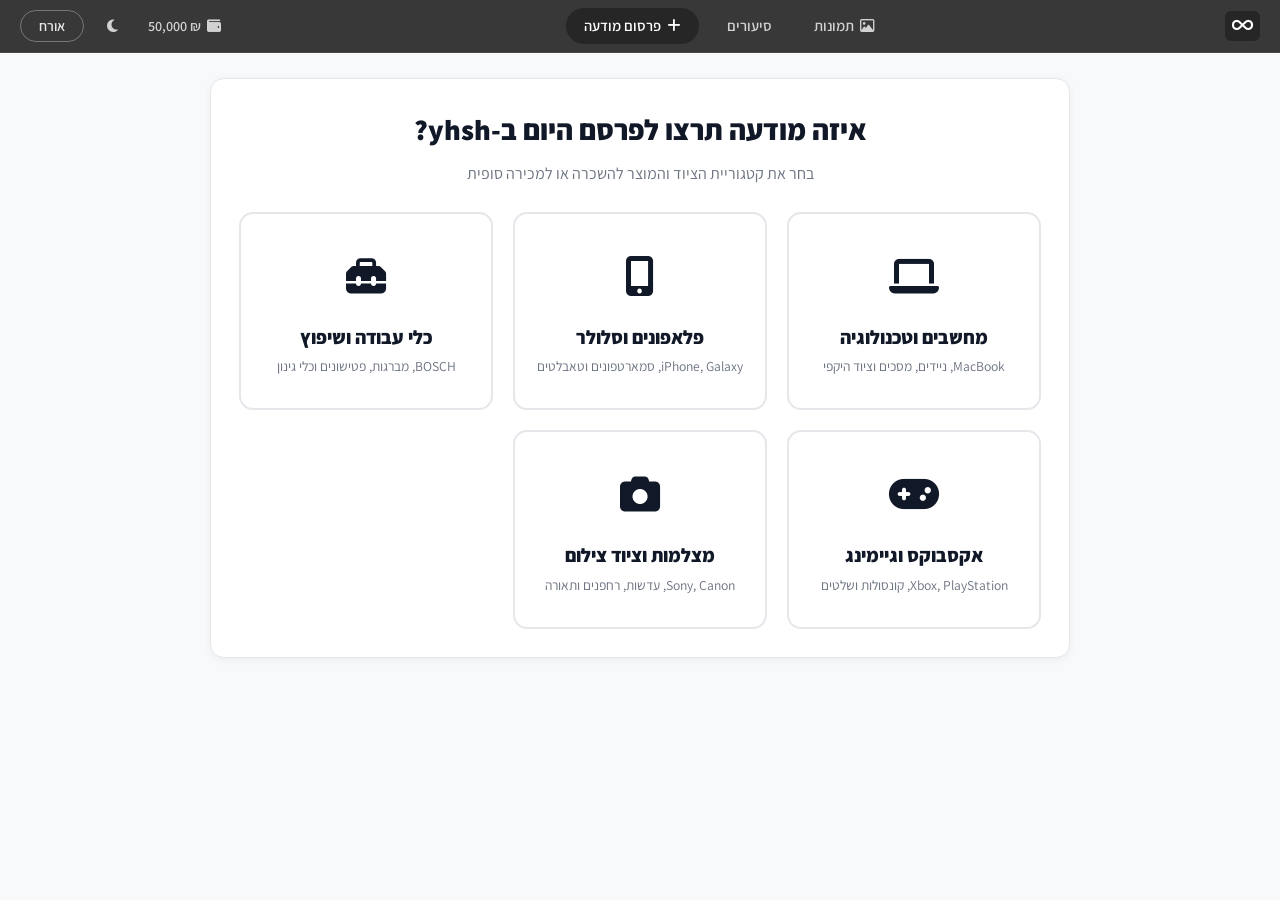
==== add-listing.html @ 19ed39d6 "Add full listing submission flow with mandatory damage liability contract approval" ====
<!DOCTYPE html>
<html lang="he" dir="rtl">
<head>
    <meta charset="UTF-8">
    <meta name="viewport" content="width=device-width, initial-scale=1.0">
    <title>yhsh | פרסום מודעה חדשה - ציוד להשכרה ומכירה</title>
    <!-- Google Fonts: Heebo & Assistant -->
    <link rel="preconnect" href="https://fonts.googleapis.com">
    <link rel="preconnect" href="https://fonts.gstatic.com" crossorigin>
    <link href="https://fonts.googleapis.com/css2?family=Assistant:wght@400;600;700;800&family=Heebo:wght@300;400;500;700;900&display=swap" rel="stylesheet">
    <!-- FontAwesome Icons -->
    <link rel="stylesheet" href="https://cdnjs.cloudflare.com/ajax/libs/font-awesome/6.4.0/css/all.min.css">
    <link rel="stylesheet" href="styles.css?v=900">
    <style>
        .form-section-card {
            background-color: var(--card-bg);
            border-radius: var(--radius-md);
            border: 1px solid var(--border-color);
            padding: 28px;
            margin-bottom: 24px;
            box-shadow: var(--shadow-sm);
        }

        .form-section-title {
            font-size: 1.3rem;
            font-weight: 900;
            color: var(--text-primary);
            margin-bottom: 18px;
            display: flex;
            align-items: center;
            gap: 10px;
            border-bottom: 2px solid var(--border-color);
            padding-bottom: 10px;
        }

        .form-group {
            margin-bottom: 20px;
        }

        .form-label {
            display: block;
            font-size: 0.95rem;
            font-weight: 800;
            color: var(--text-primary);
            margin-bottom: 8px;
        }

        .form-input, .form-select, .form-textarea {
            width: 100%;
            padding: 12px 16px;
            font-family: inherit;
            font-size: 1rem;
            border-radius: var(--radius-sm);
            border: 1.5px solid var(--border-color);
            background-color: var(--bg-color);
            color: var(--text-primary);
            outline: none;
            transition: border-color 0.2s ease;
        }

        .form-input:focus, .form-select:focus, .form-textarea:focus {
            border-color: var(--primary-color);
        }

        .condition-pills-group {
            display: flex;
            gap: 12px;
            flex-wrap: wrap;
        }

        .condition-pill {
            flex: 1;
            min-width: 140px;
            padding: 14px 18px;
            border-radius: var(--radius-sm);
            border: 2px solid var(--border-color);
            background-color: var(--bg-color);
            color: var(--text-secondary);
            font-weight: 800;
            font-size: 0.92rem;
            text-align: center;
            cursor: pointer;
            transition: var(--transition);
        }

        .condition-pill.active, .condition-pill:hover {
            border-color: #18181b;
            background-color: #18181b;
            color: #ffffff;
        }

        /* Image Drag & Drop Upload Grid */
        .image-upload-grid {
            display: grid;
            grid-template-columns: repeat(4, 1fr);
            gap: 15px;
            margin-bottom: 15px;
        }

        .image-upload-box {
            height: 140px;
            border: 2px dashed var(--border-color);
            border-radius: var(--radius-sm);
            display: flex;
            flex-direction: column;
            align-items: center;
            justify-content: center;
            color: var(--text-muted);
            cursor: pointer;
            background-color: var(--bg-color);
            transition: var(--transition);
            position: relative;
            overflow: hidden;
        }

        .image-upload-box:hover {
            border-color: var(--primary-color);
            color: var(--text-primary);
        }

        .image-upload-box img {
            width: 100%;
            height: 100%;
            object-fit: cover;
        }

        /* Legal Rental Contract Box (חוזה השכרה ואחריות נזק/הרס) */
        .contract-agreement-box {
            background-color: var(--bg-color);
            border: 2px solid var(--border-color);
            border-radius: var(--radius-md);
            padding: 22px;
            margin-top: 15px;
        }

        .contract-text-scroll {
            max-height: 150px;
            overflow-y: auto;
            background: var(--card-bg);
            border: 1px solid var(--border-color);
            border-radius: var(--radius-sm);
            padding: 14px;
            font-size: 0.88rem;
            color: var(--text-secondary);
            line-height: 1.6;
            margin-bottom: 16px;
        }

        .contract-checkbox-label {
            display: flex;
            align-items: flex-start;
            gap: 12px;
            font-size: 0.95rem;
            font-weight: 800;
            color: var(--text-primary);
            cursor: pointer;
        }

        .contract-checkbox-label input {
            width: 20px;
            height: 20px;
            margin-top: 2px;
            cursor: pointer;
            accent-color: #18181b;
        }

        /* Category Selection Grid (Step 1) */
        .category-select-grid {
            display: grid;
            grid-template-columns: repeat(3, 1fr);
            gap: 20px;
            margin-top: 25px;
        }

        .category-select-card {
            background-color: var(--card-bg);
            border: 2px solid var(--border-color);
            border-radius: var(--radius-md);
            padding: 30px 20px;
            text-align: center;
            cursor: pointer;
            transition: var(--transition);
        }

        .category-select-card:hover, .category-select-card.active {
            border-color: #18181b;
            transform: translateY(-4px);
            box-shadow: var(--shadow-md);
        }

        .category-icon {
            font-size: 2.5rem;
            margin-bottom: 14px;
            color: var(--text-primary);
        }
    </style>
</head>
<body>

    <!-- Header Bar -->
    <header class="top-navbar-white">
        <div class="container top-nav-container">
            
            <!-- Right: Logo -->
            <div class="nav-right">
                <a href="index.html" class="brand-infinity">
                    <span class="brand-text-yad2">
                        <span class="brand-sh-badge"><i class="fa-solid fa-infinity"></i></span>
                    </span>
                </a>
            </div>

            <!-- Center: Tabs -->
            <nav class="nav-center-tabs">
                <a href="index.html" class="nav-tab">
                    <i class="fa-regular fa-image"></i>
                    <span>תמונות</span>
                </a>

                <a href="trading.html" class="nav-tab">
                    <span>סיעורים</span>
                </a>

                <a href="add-listing.html" class="nav-tab pill-tab">
                    <i class="fa-solid fa-plus"></i>
                    <span>פרסום מודעה</span>
                </a>
            </nav>

            <!-- Left: Actions & Guest Pill -->
            <div class="nav-left">
                <div class="user-balance-pill" title="היתרה שלך">
                    <i class="fa-solid fa-wallet"></i>
                    <span id="userBalanceDisplay">₪ 50,000</span>
                </div>

                <button id="themeToggle" class="btn-top-icon" title="החלף מצב תצוגה">
                    <i class="fa-solid fa-moon"></i>
                </button>

                <div class="guest-pill" id="guestUserPill">
                    <span id="guestUserText">אורח</span>
                </div>
            </div>

        </div>
    </header>

    <!-- Main Content Container -->
    <main class="main-content container" style="max-width: 900px;">
        
        <!-- STEP 1: Select Category Screen -->
        <section id="stepCategorySelect" class="form-section-card">
            <h1 style="font-size: 1.8rem; font-weight: 900; text-align: center; margin-bottom: 8px;">איזה מודעה תרצו לפרסם היום ב-yhsh?</h1>
            <p style="text-align: center; color: var(--text-muted); margin-bottom: 25px;">בחר את קטגוריית הציוד והמוצר להשכרה או למכירה סופית</p>

            <div class="category-select-grid">
                <div class="category-select-card" onclick="selectFormCategory('מחשבים')">
                    <div class="category-icon"><i class="fa-solid fa-laptop"></i></div>
                    <h3 style="font-size: 1.2rem; font-weight: 900;">מחשבים וטכנולוגיה</h3>
                    <p style="font-size: 0.85rem; color: var(--text-muted); margin-top: 4px;">MacBook, ניידים, מסכים וציוד היקפי</p>
                </div>

                <div class="category-select-card" onclick="selectFormCategory('פלאפונים')">
                    <div class="category-icon"><i class="fa-solid fa-mobile-screen-button"></i></div>
                    <h3 style="font-size: 1.2rem; font-weight: 900;">פלאפונים וסלולר</h3>
                    <p style="font-size: 0.85rem; color: var(--text-muted); margin-top: 4px;">iPhone, Galaxy, סמארטפונים וטאבלטים</p>
                </div>

                <div class="category-select-card" onclick="selectFormCategory('כלי עבודה')">
                    <div class="category-icon"><i class="fa-solid fa-toolbox"></i></div>
                    <h3 style="font-size: 1.2rem; font-weight: 900;">כלי עבודה ושיפוץ</h3>
                    <p style="font-size: 0.85rem; color: var(--text-muted); margin-top: 4px;">BOSCH, מברגות, פטישונים וכלי גינון</p>
                </div>

                <div class="category-select-card" onclick="selectFormCategory('אקסבוקס וגיימינג')">
                    <div class="category-icon"><i class="fa-solid fa-gamepad"></i></div>
                    <h3 style="font-size: 1.2rem; font-weight: 900;">אקסבוקס וגיימינג</h3>
                    <p style="font-size: 0.85rem; color: var(--text-muted); margin-top: 4px;">Xbox, PlayStation, קונסולות ושלטים</p>
                </div>

                <div class="category-select-card" onclick="selectFormCategory('מצלמות')">
                    <div class="category-icon"><i class="fa-solid fa-camera"></i></div>
                    <h3 style="font-size: 1.2rem; font-weight: 900;">מצלמות וציוד צילום</h3>
                    <p style="font-size: 0.85rem; color: var(--text-muted); margin-top: 4px;">Sony, Canon, עדשות, רחפנים ותאורה</p>
                </div>
            </div>
        </section>

        <!-- STEP 2: Full Listing Submission Form -->
        <form id="listingForm" onsubmit="submitNewListing(event)" class="hidden">
            
            <!-- 1. Upload Images -->
            <div class="form-section-card">
                <div class="form-section-title">
                    <i class="fa-solid fa-camera"></i>
                    <span>תמונות המוצר (תמונות טובות יעזרו להשכיר ולמכור מהר יותר!)</span>
                </div>

                <div class="image-upload-grid">
                    <div class="image-upload-box" onclick="triggerImageUrlInput()">
                        <i class="fa-solid fa-cloud-arrow-up fa-2x" style="margin-bottom: 6px;"></i>
                        <span style="font-weight: 800; font-size: 0.88rem;">הוספת תמונות</span>
                        <span style="font-size: 0.75rem; color: var(--text-muted);">לחץ להזנת קישור תמונה</span>
                    </div>
                    <div id="imagePreview1" class="image-upload-box"><span>תמונה 2</span></div>
                    <div id="imagePreview2" class="image-upload-box"><span>תמונה 3</span></div>
                    <div id="imagePreview3" class="image-upload-box"><span>תמונה 4</span></div>
                </div>

                <div class="form-group">
                    <label class="form-label">קישור לתמונה (URL)</label>
                    <input type="url" id="inputImageUrl" class="form-input" placeholder="https://images.unsplash.com/photo-..." oninput="updateImagePreview(this.value)">
                </div>
            </div>

            <!-- 2. Product Details -->
            <div class="form-section-card">
                <div class="form-section-title">
                    <i class="fa-solid fa-pen-to-square"></i>
                    <span>פרטי המוצר</span>
                </div>

                <div class="form-group">
                    <label class="form-label">כותרת המודעה *</label>
                    <input type="text" id="inputTitle" class="form-input" placeholder="לדוגמה: מחשב נייד MacBook Pro 16 M3 Max" required>
                </div>

                <div class="form-group">
                    <label class="form-label">קטגוריה *</label>
                    <select id="inputCategory" class="form-select" required>
                        <option value="מחשבים">מחשבים וטכנולוגיה</option>
                        <option value="פלאפונים">פלאפונים וסלולר</option>
                        <option value="כלי עבודה">כלי עבודה ושיפוץ</option>
                        <option value="אקסבוקס וגיימינג">אקסבוקס וגיימינג</option>
                        <option value="מצלמות">מצלמות וציוד צילום</option>
                    </select>
                </div>

                <div class="form-group">
                    <label class="form-label">תיאור מפורט של המוצר (עד 400 תווים) *</label>
                    <textarea id="inputSummary" class="form-textarea" rows="4" maxlength="400" placeholder="תיאור מדויק של מצב המוצר, האביזרים הכלולים ותנאי האיסוף..." required></textarea>
                </div>
            </div>

            <!-- 3. Condition -->
            <div class="form-section-card">
                <div class="form-section-title">
                    <i class="fa-solid fa-shield-halved"></i>
                    <span>מצב המוצר</span>
                </div>

                <div class="condition-pills-group">
                    <div class="condition-pill active" onclick="selectCondition(this, 'חדש באריזה')">
                        חדש באריזה
                        <div style="font-size:0.75rem; font-weight:400; margin-top:2px;">ללא שימוש כלל</div>
                    </div>
                    <div class="condition-pill" onclick="selectCondition(this, 'כמו חדש')">
                        כמו חדש
                        <div style="font-size:0.75rem; font-weight:400; margin-top:2px;">כמעט ללא סימני שימוש</div>
                    </div>
                    <div class="condition-pill" onclick="selectCondition(this, 'משומש')">
                        משומש
                        <div style="font-size:0.75rem; font-weight:400; margin-top:2px;">בלאי רגיל ותקין לחלוטין</div>
                    </div>
                    <div class="condition-pill" onclick="selectCondition(this, 'נדרש תיקון')">
                        נדרש תיקון
                        <div style="font-size:0.75rem; font-weight:400; margin-top:2px;">יש פגמים או נדרש תיקון</div>
                    </div>
                </div>
            </div>

            <!-- 4. Pricing (Rent & Buy Options) -->
            <div class="form-section-card">
                <div class="form-section-title">
                    <i class="fa-solid fa-tags"></i>
                    <span>תמחר להשכרה ולמכירה סופית</span>
                </div>

                <div style="display: grid; grid-template-columns: 1fr 1fr; gap: 15px;">
                    <div class="form-group">
                        <label class="form-label">🔑 מחיר השכרה ליום (₪) *</label>
                        <input type="number" id="inputPrice" class="form-input" placeholder="200" min="10" required>
                    </div>

                    <div class="form-group">
                        <label class="form-label">🛒 מחיר קנייה סופית (₪) *</label>
                        <input type="number" id="inputBuyPrice" class="form-input" placeholder="4500" min="50" required>
                    </div>
                </div>
            </div>

            <!-- 5. Legal Damage Liability Contract (חוזה השכרה וערבות נזק/הרס) -->
            <div class="form-section-card">
                <div class="form-section-title" style="color: #dc2626;">
                    <i class="fa-solid fa-file-contract"></i>
                    <span>חוזה השכרה וערבות אחריות בגין נזק או הרס המוצר</span>
                </div>

                <div class="contract-agreement-box">
                    <div class="contract-text-scroll">
                        <h4 style="font-size: 0.95rem; font-weight: 900; color: var(--text-primary); margin-bottom: 6px;">📋 תנאי חוזה ההשכרה וערבות נזק/הרס:</h4>
                        <ol style="padding-right: 18px;">
                            <li><strong>חובת שמירה על המוצר:</strong> השוכר מתחייב לשמור על הציוד והמוצר במצב תקין ולהחזירו לבעליו בתום תקופת ההשכרה בדיוק באותו המצב בו התקבל.</li>
                            <li><strong>אחריות מלאה בגין נזק/הרס:</strong> במקרה של קלקול, שבירה, נזק מים, אובדן, גניבה או הרס מלא/חלקי של המוצר במהלך תקופת ההשכרה, השוכר יישא באחריות כספית מלאה וישלם את עלות התיקון במעבדה מורשת או את שווי המוצר המלא (מחיר הקנייה הסופית).</li>
                            <li><strong>חילוט פיקדון/ארנק:</strong> האתר ובעלי המוצר מורשים לחלט מיתרת הארנק / פיקדון האשראי של השוכר את הסכום הנדרש לכיסוי הנזק שנגרם.</li>
                            <li><strong>אישור סופי:</strong> בלחיצה על אישור החוזה, השוכר והמשכיר מסכימים לתנאים אלו כחוזה משפטי מחייב לכל דבר ועניין.</li>
                        </ol>
                    </div>

                    <label class="contract-checkbox-label">
                        <input type="checkbox" id="checkboxContract" required>
                        <span>אני מאשר/ת את חוזה ההשכרה, ומסכים/ה לערבות הנזק/הרס במקרה של קלקול או נזק למוצר *</span>
                    </label>
                </div>
            </div>

            <!-- 6. Submit Button -->
            <div style="text-align: center; margin-top: 30px; margin-bottom: 50px;">
                <button type="submit" class="btn" style="background-color: #18181b; color: #ffffff; padding: 16px 45px; font-size: 1.15rem; font-weight: 900; border-radius: var(--radius-sm); border: none; cursor: pointer; box-shadow: var(--shadow-md);">
                    <i class="fa-solid fa-paper-plane"></i> סיום והעלאת המודעה ללוח 🚀
                </button>
            </div>

        </form>

    </main>

    <!-- Toast Notification -->
    <div id="toast" class="toast hidden">
        <i class="fa-solid fa-circle-check toast-icon"></i>
        <span id="toastMessage">הפעולה בוצעה בהצלחה</span>
    </div>

    <script src="add-listing.js"></script>
</body>
</html>
---- styles.css ----
/* Reset & Theme Variables */
:root {
    --primary-color: #383838;
    --primary-hover: #262626;
    --primary-light: #f4f4f5;
    --bg-color: #f8f9fa;
    --card-bg: #ffffff;
    --header-bg: #383838;
    --text-primary: #111827;
    --text-secondary: #374151;
    --text-muted: #6b7280;
    --border-color: #e5e7eb;
    --shadow-sm: 0 2px 8px rgba(0, 0, 0, 0.05);
    --shadow-md: 0 6px 20px rgba(0, 0, 0, 0.08);
    --shadow-lg: 0 12px 35px rgba(0, 0, 0, 0.12);
    --radius-sm: 8px;
    --radius-md: 14px;
    --radius-lg: 22px;
    --transition: all 0.2s ease;

    --yad2-pink: #18181b;
    --yad2-pink-hover: #27272a;
    --yad2-pink-light: #f4f4f5;
    --yad2-pink-soft: #e4e4e7;
}

/* Dark Mode */
body.dark-theme {
    --bg-color: #0f0911;
    --card-bg: #1a101d;
    --header-bg: #262626;
    --text-primary: #fbf7f9;
    --text-secondary: #e2d9e0;
    --text-muted: #a395a0;
    --border-color: #2b1f2e;

    --yad2-pink: #ffffff;
    --yad2-pink-hover: #e4e4e7;
    --yad2-pink-light: rgba(255, 255, 255, 0.1);
    --yad2-pink-soft: rgba(255, 255, 255, 0.18);
}

* {
    box-sizing: border-box;
    margin: 0;
    padding: 0;
}

body {
    font-family: 'Assistant', 'Heebo', -apple-system, BlinkMacSystemFont, sans-serif;
    background-color: var(--bg-color);
    color: var(--text-primary);
    line-height: 1.6;
    font-size: 16px;
    transition: background-color 0.3s ease, color 0.3s ease;
    overflow-x: hidden;
}

/* Container */
.container {
    max-width: 1400px;
    margin: 0 auto;
    padding: 0 20px;
}

/* HEADER BAR MATCHING USER SCREENSHOT */
.top-navbar-white {
    background-color: #383838 !important;
    color: #e5e5e5 !important;
    position: sticky;
    top: 0;
    z-index: 1000;
    border-bottom: 1px solid #4a4a4a !important;
    box-shadow: none !important;
}

.top-nav-container {
    display: flex;
    align-items: center;
    justify-content: space-between;
    height: 52px;
    padding: 0 20px;
    gap: 15px;
}

.nav-right {
    display: flex;
    align-items: center;
    gap: 12px;
}

.brand-infinity {
    display: flex;
    align-items: center;
    gap: 8px;
    text-decoration: none;
}

.brand-text-yad2 {
    font-size: 1.3rem !important;
    font-weight: 700 !important;
    letter-spacing: -0.3px;
    display: inline-flex;
    align-items: center;
    color: #ffffff !important;
    font-family: 'Heebo', sans-serif;
}

.brand-yh {
    color: #ffffff !important;
    font-weight: 800;
}

.brand-sh-badge {
    background: #262626 !important;
    color: #ffffff !important;
    padding: 2px 7px !important;
    border-radius: 6px !important;
    font-size: 1.05rem !important;
    box-shadow: none !important;
}

/* Center Tabs */
.nav-center-tabs {
    display: flex;
    align-items: center;
    gap: 14px;
    overflow-x: auto;
    scrollbar-width: none;
}

.nav-center-tabs::-webkit-scrollbar {
    display: none;
}

.nav-tab {
    background: transparent !important;
    color: #d1d1d1 !important;
    border: none !important;
    padding: 6px 14px !important;
    border-radius: 20px !important;
    font-family: inherit;
    font-size: 0.92rem !important;
    font-weight: 600 !important;
    cursor: pointer;
    display: flex;
    align-items: center;
    gap: 6px;
    white-space: nowrap;
    text-decoration: none;
    box-shadow: none !important;
    transition: var(--transition);
}

.nav-tab:hover {
    color: #ffffff !important;
    background-color: #4a4a4a !important;
}

.nav-tab.active {
    color: #ffffff !important;
    font-weight: 800 !important;
}

.nav-tab.pill-tab {
    background-color: #262626 !important;
    color: #ffffff !important;
    padding: 6px 18px !important;
    border-radius: 20px !important;
    box-shadow: none !important;
}

.nav-tab.pill-tab:hover {
    background-color: #1f1f1f !important;
}

/* Left Actions Area */
.nav-left {
    display: flex;
    align-items: center;
    gap: 12px;
}

.user-balance-pill {
    background: transparent !important;
    border: none !important;
    color: #d1d1d1 !important;
    padding: 4px 8px !important;
    font-size: 0.88rem;
    font-weight: 600;
    display: flex;
    align-items: center;
    gap: 6px;
    white-space: nowrap;
}

.btn-favorites-pink {
    background: transparent !important;
    color: #d1d1d1 !important;
    border: none !important;
    padding: 4px 8px !important;
    font-size: 0.88rem;
    font-weight: 600;
    cursor: pointer;
    display: flex;
    align-items: center;
    gap: 6px;
    transition: var(--transition);
}

.btn-favorites-pink:hover {
    color: #ffffff !important;
}

.btn-top-icon {
    background: transparent !important;
    border: none !important;
    color: #d1d1d1 !important;
    width: 32px;
    height: 32px;
    border-radius: 50%;
    cursor: pointer;
    display: flex;
    align-items: center;
    justify-content: center;
    font-size: 0.9rem;
    transition: var(--transition);
}

.btn-top-icon:hover {
    color: #ffffff !important;
}

.guest-pill {
    background-color: transparent !important;
    border: 1px solid #777777 !important;
    color: #e5e5e5 !important;
    padding: 4px 18px !important;
    border-radius: 20px !important;
    font-size: 0.88rem !important;
    font-weight: 600 !important;
    cursor: pointer;
    white-space: nowrap;
    transition: var(--transition);
}

.guest-pill:hover {
    border-color: #ffffff !important;
    color: #ffffff !important;
}

/* Hero AI Search Section */
.yad2-hero-ai-section {
    background: var(--card-bg);
    padding: 35px 0 40px 0;
    text-align: center;
    border-bottom: 1px solid var(--border-color);
}

.hero-ai-title {
    font-size: 1.85rem;
    font-weight: 900;
    color: var(--text-primary);
    margin-bottom: 20px;
    letter-spacing: -0.5px;
}

.hero-ai-search-box {
    position: relative;
    max-width: 680px;
    margin: 0 auto;
}

.ai-beta-tag {
    position: absolute;
    top: -12px;
    right: 25px;
    background-color: #18181b;
    color: #ffffff;
    font-size: 0.7rem;
    font-weight: 900;
    padding: 2px 8px;
    border-radius: 4px;
    letter-spacing: 0.5px;
    z-index: 2;
}

.ai-search-input-wrapper {
    display: flex;
    align-items: center;
    background-color: var(--card-bg);
    border: 2px solid #18181b;
    border-radius: 30px;
    padding: 6px 18px;
    box-shadow: var(--shadow-md);
}

.ai-search-input {
    flex: 1;
    border: none;
    background: transparent;
    font-family: inherit;
    font-size: 1.05rem;
    font-weight: 600;
    color: var(--text-primary);
    outline: none;
    padding: 10px 14px;
}

.ai-search-btn {
    background-color: #18181b;
    color: #ffffff;
    border: none;
    width: 42px;
    height: 42px;
    border-radius: 50%;
    display: flex;
    align-items: center;
    justify-content: center;
    cursor: pointer;
    font-size: 1.1rem;
    transition: var(--transition);
}

.ai-search-btn:hover {
    transform: scale(1.05);
}

/* 5 Circular Category Icons Section */
.yad2-category-circles-section {
    padding: 25px 0 15px 0;
}

.category-circles-grid {
    display: flex;
    align-items: center;
    justify-content: space-around;
    gap: 15px;
    overflow-x: auto;
    padding-bottom: 10px;
    scrollbar-width: none;
}

.category-circles-grid::-webkit-scrollbar {
    display: none;
}

.category-circle-item {
    display: flex;
    flex-direction: column;
    align-items: center;
    gap: 8px;
    text-decoration: none;
    color: var(--text-primary);
    font-weight: 800;
    font-size: 0.95rem;
    cursor: pointer;
    transition: var(--transition);
    min-width: 100px;
}

.circle-icon-box {
    width: 80px;
    height: 80px;
    border-radius: 50%;
    background-color: var(--card-bg);
    border: 2px solid var(--border-color);
    display: flex;
    align-items: center;
    justify-content: center;
    font-size: 2rem;
    box-shadow: var(--shadow-sm);
    transition: var(--transition);
    color: var(--text-primary) !important;
}

.circle-icon-box i {
    color: var(--text-primary) !important;
}

.category-circle-item:hover .circle-icon-box {
    border-color: #18181b;
    background-color: var(--bg-color);
    transform: translateY(-4px);
    box-shadow: var(--shadow-md);
}

/* Main Content Area Layout */
.main-content {
    padding-top: 25px;
    padding-bottom: 55px;
}

.page-layout-with-widget {
    display: flex;
    flex-direction: column;
    gap: 25px;
}

.main-column {
    background-color: var(--card-bg);
    border-radius: var(--radius-md);
    padding: 24px;
    border: 1px solid var(--border-color);
    box-shadow: var(--shadow-sm);
    width: 100%;
    overflow: hidden;
}

.section-header {
    display: flex;
    align-items: center;
    justify-content: space-between;
    padding-bottom: 14px;
    margin-bottom: 20px;
    border-bottom: 3px solid #18181b;
}

.section-title {
    font-size: 1.45rem;
    font-weight: 900;
    color: var(--text-primary);
    letter-spacing: -0.3px;
}

.results-count {
    color: var(--text-muted);
    font-size: 0.9rem;
    font-weight: 700;
}

/* =========================================================
   100% PERFECTLY SYMMETRICAL 5-COLUMN GRID CARDS WITH DUAL ACTIONS ("השאל/השכר OR קנה")
   ========================================================= */
.cube-cards-grid {
    display: grid;
    grid-template-columns: repeat(5, 1fr);
    gap: 16px;
    width: 100%;
    align-items: stretch;
}

.cube-card-box {
    background-color: var(--card-bg);
    border-radius: var(--radius-md);
    border: 1px solid var(--border-color);
    overflow: hidden;
    box-shadow: var(--shadow-sm);
    display: flex;
    flex-direction: column;
    justify-content: space-between;
    height: 100%;
    min-height: 480px;
    transition: var(--transition);
    position: relative;
    cursor: pointer;
}

.cube-card-box:hover {
    border-color: #18181b;
    box-shadow: var(--shadow-md);
    transform: translateY(-4px);
}

.cube-image-wrapper {
    position: relative;
    width: 100%;
    height: 155px;
    overflow: hidden;
    background-color: #000000;
    flex-shrink: 0;
}

.cube-image-wrapper img {
    width: 100%;
    height: 100%;
    object-fit: cover;
    transition: transform 0.4s ease;
}

.cube-card-box:hover .cube-image-wrapper img {
    transform: scale(1.06);
}

.cube-badge-tag {
    position: absolute;
    top: 10px;
    right: 10px;
    background: #18181b;
    color: #ffffff;
    font-size: 0.72rem;
    font-weight: 900;
    padding: 2px 8px;
    border-radius: 10px;
    box-shadow: var(--shadow-sm);
    z-index: 2;
}

.cube-heart-btn {
    position: absolute;
    top: 10px;
    left: 10px;
    background: rgba(255, 255, 255, 0.92);
    color: #000000;
    width: 32px;
    height: 32px;
    border-radius: 50%;
    display: flex;
    align-items: center;
    justify-content: center;
    font-size: 1rem;
    cursor: pointer;
    transition: var(--transition);
    box-shadow: 0 2px 8px rgba(0, 0, 0, 0.15);
    z-index: 2;
}

.cube-heart-btn:hover,
.cube-heart-btn.active {
    background-color: #18181b;
    color: #ffffff;
}

.cube-card-body {
    padding: 14px;
    display: flex;
    flex-direction: column;
    gap: 8px;
    flex: 1;
    justify-content: space-between;
}

.cube-price-tag {
    font-size: 1.1rem;
    font-weight: 900;
    color: var(--text-primary);
    letter-spacing: -0.3px;
    line-height: 1.25;
    min-height: 42px;
    display: flex;
    flex-direction: column;
    justify-content: center;
}

.cube-price-tag .rent-price {
    color: var(--text-primary);
    font-weight: 900;
}

.cube-price-tag .buy-price {
    font-size: 0.78rem;
    color: #16a34a;
    font-weight: 800;
}

.cube-title-text {
    font-size: 1.02rem;
    font-weight: 900;
    color: var(--text-primary);
    line-height: 1.3;
    display: -webkit-box;
    -webkit-line-clamp: 1;
    -webkit-box-orient: vertical;
    overflow: hidden;
    min-height: 24px;
}

.cube-subtitle-wrapper {
    position: relative;
    min-height: 40px;
}

.cube-subtitle-text {
    font-size: 0.82rem;
    color: var(--text-secondary);
    line-height: 1.35;
    display: -webkit-box;
    -webkit-line-clamp: 2;
    -webkit-box-orient: vertical;
    overflow: hidden;
}

.cube-read-more-btn {
    font-size: 0.78rem;
    font-weight: 800;
    color: #2563eb;
    background: transparent;
    border: none;
    cursor: pointer;
    padding: 0;
    margin-top: 2px;
    display: inline-block;
}

.cube-read-more-btn:hover {
    text-decoration: underline;
}

.cube-meta-row {
    font-size: 0.78rem;
    font-weight: 700;
    color: var(--text-muted);
    display: flex;
    align-items: center;
    gap: 4px;
    white-space: nowrap;
    overflow: hidden;
    text-overflow: ellipsis;
    min-height: 20px;
}

.cube-spec-pills {
    display: flex;
    align-items: center;
    gap: 4px;
    flex-wrap: nowrap;
    overflow: hidden;
    height: 26px;
}

.cube-pill-item {
    background-color: var(--bg-color);
    border: 1px solid var(--border-color);
    color: var(--text-secondary);
    padding: 2px 8px;
    border-radius: 12px;
    font-size: 0.74rem;
    font-weight: 700;
    white-space: nowrap;
}

/* DUAL ACTIONS BUTTONS ("השכר / השאל" VS "קנה עכשיו") */
.cube-dual-actions {
    display: flex;
    align-items: center;
    gap: 6px;
    margin-top: auto;
    width: 100%;
}

.btn-rent-option {
    flex: 1;
    padding: 9px 4px;
    font-size: 0.82rem;
    font-weight: 900;
    border-radius: var(--radius-sm);
    background-color: #18181b;
    color: #ffffff;
    border: none;
    cursor: pointer;
    display: flex;
    align-items: center;
    justify-content: center;
    gap: 4px;
    white-space: nowrap;
    transition: var(--transition);
}

.btn-rent-option:hover {
    background-color: #27272a;
    transform: translateY(-1px);
}

.btn-buy-option {
    flex: 1;
    padding: 9px 4px;
    font-size: 0.82rem;
    font-weight: 900;
    border-radius: var(--radius-sm);
    background-color: #16a34a;
    color: #ffffff;
    border: none;
    cursor: pointer;
    display: flex;
    align-items: center;
    justify-content: center;
    gap: 4px;
    white-space: nowrap;
    transition: var(--transition);
}

.btn-buy-option:hover {
    background-color: #15803d;
    transform: translateY(-1px);
}

/* Bottom Dark Favorites Sheet */
.fav-bottom-sheet-overlay {
    position: fixed;
    top: 0;
    left: 0;
    right: 0;
    bottom: 0;
    background: rgba(0, 0, 0, 0.65);
    backdrop-filter: blur(4px);
    z-index: 3500;
    opacity: 0;
    visibility: hidden;
    transition: opacity 0.3s ease, visibility 0.3s ease;
}

.fav-bottom-sheet-overlay.active {
    opacity: 1;
    visibility: visible;
}

.fav-bottom-sheet {
    position: fixed;
    bottom: 0;
    left: 0;
    right: 0;
    background-color: #18181b;
    color: #f4f4f5;
    border-top: 3px solid #ffffff;
    border-radius: 24px 24px 0 0;
    box-shadow: 0 -12px 40px rgba(0, 0, 0, 0.7);
    z-index: 3600;
    max-height: 75vh;
    display: flex;
    flex-direction: column;
    transform: translateY(100%);
    transition: transform 0.35s cubic-bezier(0.16, 1, 0.3, 1);
}

.fav-bottom-sheet.active {
    transform: translateY(0);
}

.fav-sheet-header {
    display: flex;
    align-items: center;
    justify-content: space-between;
    padding: 20px 30px;
    border-bottom: 1px solid #27272a;
}

.fav-sheet-title {
    display: flex;
    align-items: center;
    gap: 12px;
    font-size: 1.35rem;
    font-weight: 900;
    color: #ffffff;
}

.fav-sheet-count-badge {
    background-color: #ffffff;
    color: #000000;
    font-size: 0.85rem;
    font-weight: 900;
    padding: 3px 12px;
    border-radius: 14px;
}

.close-fav-sheet-btn {
    background: #27272a;
    color: #a1a1aa;
    border: none;
    width: 36px;
    height: 36px;
    border-radius: 50%;
    font-size: 1.1rem;
    cursor: pointer;
    display: flex;
    align-items: center;
    justify-content: center;
    transition: var(--transition);
}

.close-fav-sheet-btn:hover {
    background-color: #ffffff;
    color: #000000;
}

.fav-sheet-body {
    padding: 24px 30px;
    overflow-y: auto;
    flex: 1;
}

.fav-inventory-grid {
    display: grid;
    grid-template-columns: repeat(auto-fill, minmax(135px, 1fr));
    gap: 16px;
}

.fav-tile-card {
    background-color: #27272a;
    border: 1px solid #3f3f46;
    border-radius: 14px;
    overflow: hidden;
    display: flex;
    flex-direction: column;
    cursor: pointer;
    transition: var(--transition);
    position: relative;
}

.fav-tile-card:hover {
    border-color: #ffffff;
    transform: translateY(-4px);
    box-shadow: 0 8px 20px rgba(0, 0, 0, 0.4);
}

.fav-tile-image {
    width: 100%;
    height: 120px;
    object-fit: cover;
    background-color: #09090b;
}

.fav-tile-remove-btn {
    position: absolute;
    top: 8px;
    left: 8px;
    background: rgba(0, 0, 0, 0.7);
    color: #ffffff;
    border: none;
    width: 26px;
    height: 26px;
    border-radius: 50%;
    font-size: 0.8rem;
    display: flex;
    align-items: center;
    justify-content: center;
    cursor: pointer;
    transition: var(--transition);
}

.fav-tile-remove-btn:hover {
    background-color: #dc2626;
}

.fav-tile-content {
    padding: 10px 12px;
    display: flex;
    flex-direction: column;
    gap: 4px;
}

.fav-tile-title {
    font-size: 0.88rem;
    font-weight: 800;
    color: #ffffff;
    white-space: nowrap;
    overflow: hidden;
    text-overflow: ellipsis;
}

.fav-tile-price {
    font-size: 0.92rem;
    font-weight: 900;
    color: #ffffff;
}

/* Toast */
.toast {
    position: fixed;
    bottom: 25px;
    right: 25px;
    background-color: #18181b;
    color: #ffffff;
    padding: 14px 26px;
    border-radius: var(--radius-sm);
    box-shadow: var(--shadow-lg);
    display: flex;
    align-items: center;
    gap: 12px;
    z-index: 5000;
    font-weight: 800;
    border: 1px solid var(--border-color);
}

.empty-state {
    text-align: center;
    padding: 60px 20px;
    color: var(--text-muted);
}

.empty-state i {
    margin-bottom: 15px;
    color: var(--border-color);
}

.empty-state h3 {
    font-size: 1.45rem;
    margin-bottom: 5px;
    color: var(--text-primary);
}

.hidden {
    display: none !important;
}

/* Responsive Grid Breakpoints for 5-Column Cards */
@media (max-width: 1300px) {
    .cube-cards-grid {
        grid-template-columns: repeat(4, 1fr);
    }
}

@media (max-width: 1050px) {
    .cube-cards-grid {
        grid-template-columns: repeat(3, 1fr);
    }
}

@media (max-width: 768px) {
    .cube-cards-grid {
        grid-template-columns: repeat(2, 1fr);
    }
    .top-nav-container {
        flex-wrap: wrap;
        height: auto;
        padding: 10px 15px;
    }
}

@media (max-width: 480px) {
    .cube-cards-grid {
        grid-template-columns: 1fr;
    }
}
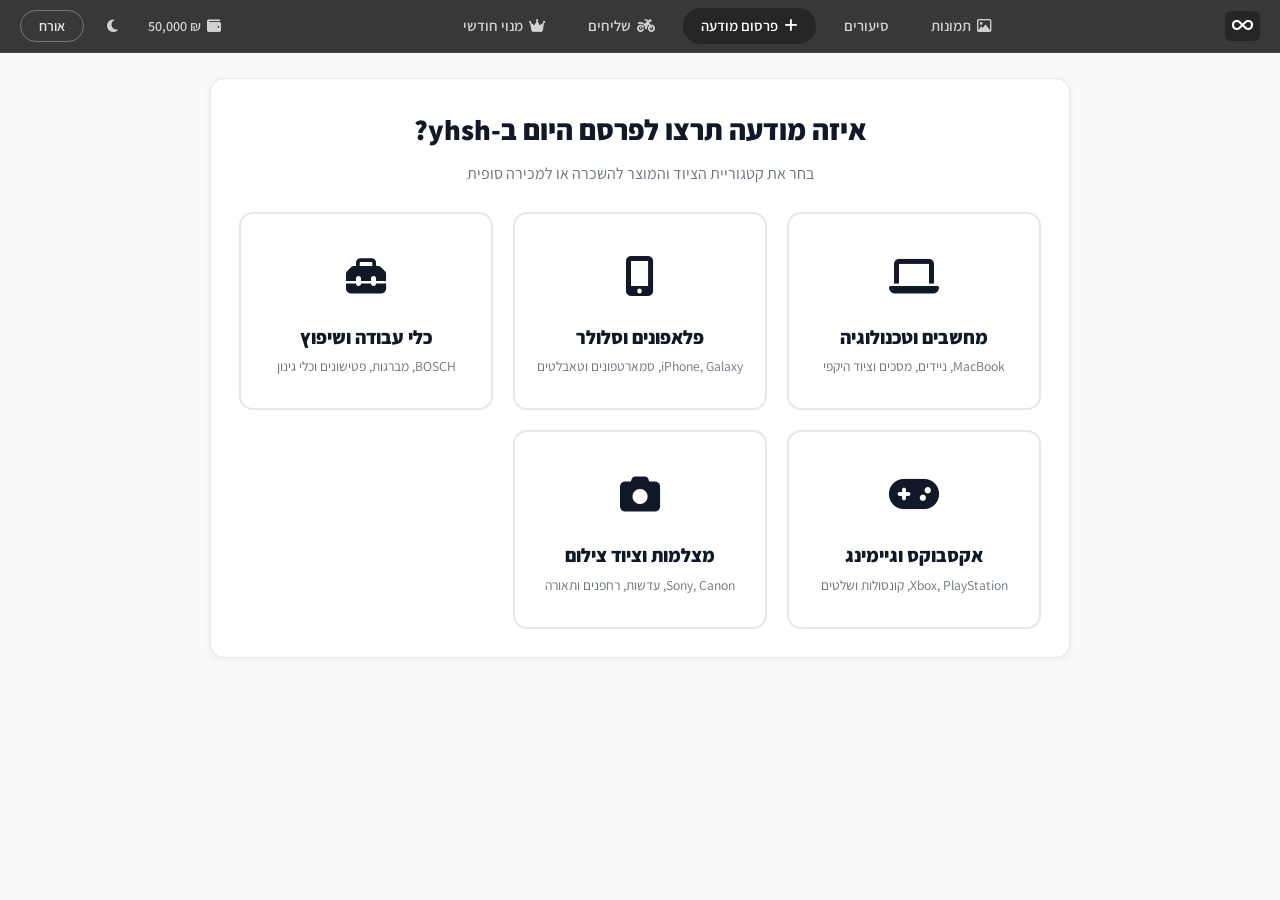
==== commit fedd05bb: "Add full monthly subscription pricing page with VIP plans, wallet bonuses, and active subscription m" ====
--- a/add-listing.html
+++ b/add-listing.html
@@ -10,7 +10,7 @@
     <link href="https://fonts.googleapis.com/css2?family=Assistant:wght@400;600;700;800&family=Heebo:wght@300;400;500;700;900&display=swap" rel="stylesheet">
     <!-- FontAwesome Icons -->
     <link rel="stylesheet" href="https://cdnjs.cloudflare.com/ajax/libs/font-awesome/6.4.0/css/all.min.css">
-    <link rel="stylesheet" href="styles.css?v=900">
+    <link rel="stylesheet" href="styles.css?v=1200">
     <style>
         .form-section-card {
             background-color: var(--card-bg);
@@ -225,6 +225,16 @@
                     <i class="fa-solid fa-plus"></i>
                     <span>פרסום מודעה</span>
                 </a>
+
+                <a href="couriers.html" class="nav-tab">
+                    <i class="fa-solid fa-motorcycle"></i>
+                    <span>שליחים</span>
+                </a>
+
+                <a href="pricing.html" class="nav-tab">
+                    <i class="fa-solid fa-crown"></i>
+                    <span>מנוי חודשי</span>
+                </a>
             </nav>
 
             <!-- Left: Actions & Guest Pill -->
--- a/styles.css
+++ b/styles.css
@@ -684,6 +684,52 @@
     transform: translateY(-1px);
 }
 
+/* =========================================================
+   PREMIUM TRADING BIDS PAGE ACTION BUTTONS (REDESIGNED!)
+   ========================================================= */
+.btn-trade-action {
+    width: 100%;
+    padding: 10px 14px;
+    font-family: inherit;
+    font-size: 0.88rem;
+    font-weight: 900;
+    border-radius: var(--radius-sm);
+    border: none;
+    cursor: pointer;
+    display: flex;
+    align-items: center;
+    justify-content: center;
+    gap: 6px;
+    white-space: nowrap;
+    transition: all 0.25s cubic-bezier(0.16, 1, 0.3, 1);
+    margin-top: auto;
+    box-shadow: 0 3px 10px rgba(0, 0, 0, 0.08);
+}
+
+.btn-trade-action.btn-accept-green {
+    background: linear-gradient(135deg, #16a34a 0%, #15803d 100%);
+    color: #ffffff;
+    border: 1px solid #15803d;
+}
+
+.btn-trade-action.btn-accept-green:hover {
+    background: linear-gradient(135deg, #15803d 0%, #166534 100%);
+    transform: translateY(-2px);
+    box-shadow: 0 6px 16px rgba(22, 163, 74, 0.35);
+}
+
+.btn-trade-action.btn-bid-dark {
+    background-color: #18181b;
+    color: #ffffff;
+    border: 1px solid #27272a;
+}
+
+.btn-trade-action.btn-bid-dark:hover {
+    background-color: #27272a;
+    transform: translateY(-2px);
+    box-shadow: 0 6px 16px rgba(0, 0, 0, 0.25);
+}
+
 /* Bottom Dark Favorites Sheet */
 .fav-bottom-sheet-overlay {
     position: fixed;
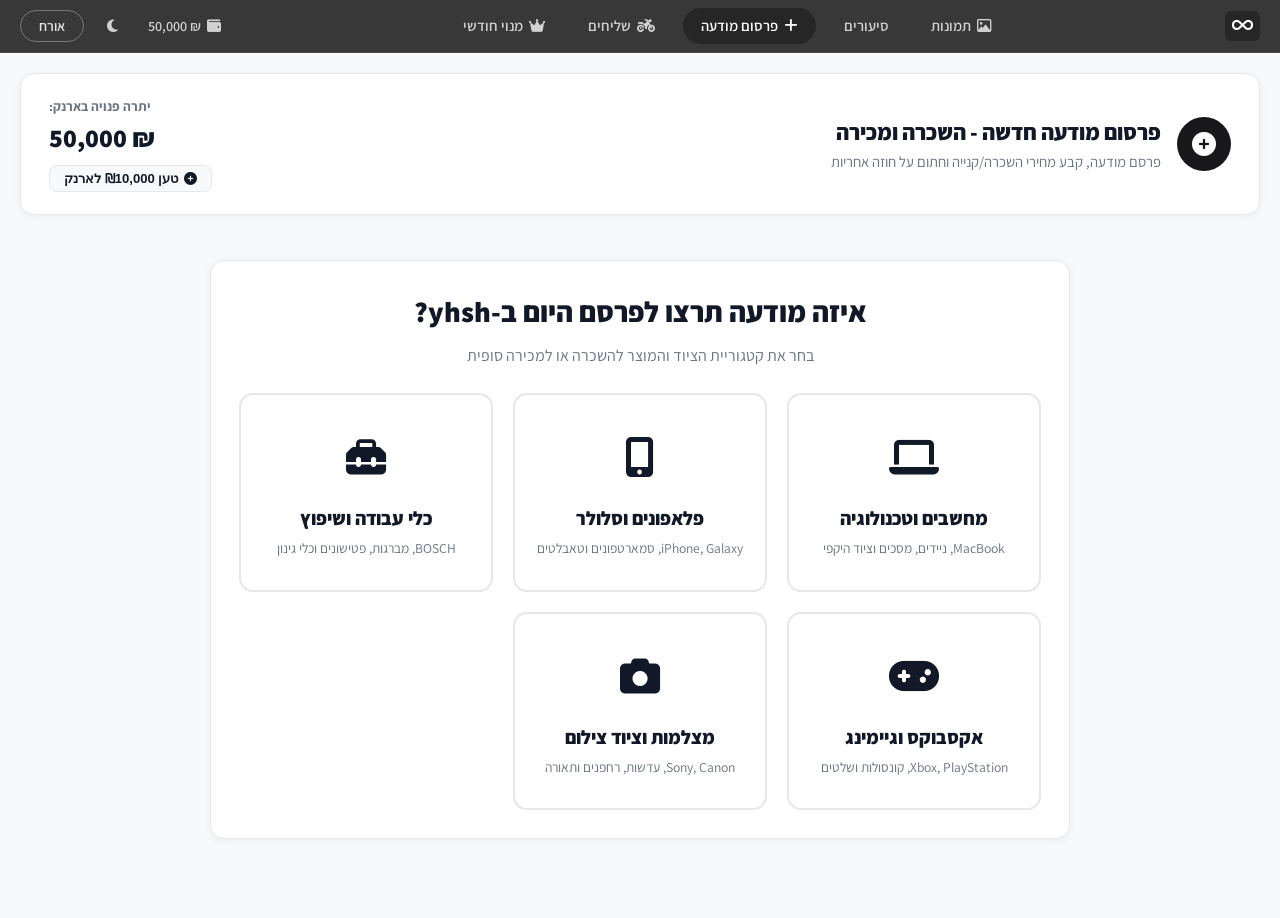
==== commit c9187a42: "Add global hero wallet banner card across all pages matching user screenshot" ====
--- a/add-listing.html
+++ b/add-listing.html
@@ -10,7 +10,7 @@
     <link href="https://fonts.googleapis.com/css2?family=Assistant:wght@400;600;700;800&family=Heebo:wght@300;400;500;700;900&display=swap" rel="stylesheet">
     <!-- FontAwesome Icons -->
     <link rel="stylesheet" href="https://cdnjs.cloudflare.com/ajax/libs/font-awesome/6.4.0/css/all.min.css">
-    <link rel="stylesheet" href="styles.css?v=1200">
+    <link rel="stylesheet" href="styles.css?v=1300">
     <style>
         .form-section-card {
             background-color: var(--card-bg);
@@ -89,7 +89,6 @@
             color: #ffffff;
         }
 
-        /* Image Drag & Drop Upload Grid */
         .image-upload-grid {
             display: grid;
             grid-template-columns: repeat(4, 1fr);
@@ -124,7 +123,6 @@
             object-fit: cover;
         }
 
-        /* Legal Rental Contract Box (חוזה השכרה ואחריות נזק/הרס) */
         .contract-agreement-box {
             background-color: var(--bg-color);
             border: 2px solid var(--border-color);
@@ -164,7 +162,6 @@
             accent-color: #18181b;
         }
 
-        /* Category Selection Grid (Step 1) */
         .category-select-grid {
             display: grid;
             grid-template-columns: repeat(3, 1fr);
@@ -201,7 +198,6 @@
     <header class="top-navbar-white">
         <div class="container top-nav-container">
             
-            <!-- Right: Logo -->
             <div class="nav-right">
                 <a href="index.html" class="brand-infinity">
                     <span class="brand-text-yad2">
@@ -210,7 +206,6 @@
                 </a>
             </div>
 
-            <!-- Center: Tabs -->
             <nav class="nav-center-tabs">
                 <a href="index.html" class="nav-tab">
                     <i class="fa-regular fa-image"></i>
@@ -237,7 +232,6 @@
                 </a>
             </nav>
 
-            <!-- Left: Actions & Guest Pill -->
             <div class="nav-left">
                 <div class="user-balance-pill" title="היתרה שלך">
                     <i class="fa-solid fa-wallet"></i>
@@ -255,6 +249,31 @@
 
         </div>
     </header>
+
+    <!-- Global Hero Wallet Banner Card -->
+    <section class="trading-hero container" style="margin-top: 20px; margin-bottom: 20px;">
+        <div class="trading-hero-card" style="background: var(--card-bg); border-radius: var(--radius-md); padding: 22px 28px; border: 1px solid var(--border-color); display: flex; align-items: center; justify-content: space-between; gap: 20px; box-shadow: var(--shadow-sm); flex-wrap: wrap;">
+            
+            <div class="hero-wallet" style="display: flex; align-items: center; gap: 16px;">
+                <div style="width: 54px; height: 54px; border-radius: 50%; background: #18181b; color: #ffffff; display: flex; align-items: center; justify-content: center; font-size: 1.5rem; flex-shrink: 0;">
+                    <i class="fa-solid fa-plus-circle"></i>
+                </div>
+                <div>
+                    <h2 style="font-size: 1.4rem; font-weight: 900; color: var(--text-primary);">פרסום מודעה חדשה - השכרה ומכירה</h2>
+                    <p style="color: var(--text-muted); font-size: 0.92rem;">פרסם מודעה, קבע מחירי השכרה/קנייה וחתום על חוזה אחריות</p>
+                </div>
+            </div>
+
+            <div class="wallet-balance-box" style="text-align: left; display: flex; flex-direction: column; align-items: flex-end;">
+                <span class="balance-label" style="font-size: 0.85rem; color: var(--text-muted); font-weight: 700;">יתרה פנויה בארנק:</span>
+                <span id="heroBalanceText" class="balance-amount" style="font-size: 1.6rem; font-weight: 900; color: var(--text-primary);">₪ 50,000</span>
+                <button onclick="addFundsGlobal()" style="margin-top: 6px; font-size: 0.82rem; padding: 5px 14px; background-color: var(--bg-color); color: var(--text-primary); border: 1px solid var(--border-color); border-radius: var(--radius-sm); font-weight: 800; cursor: pointer; display: flex; align-items: center; gap: 6px;">
+                    <i class="fa-solid fa-plus-circle"></i> טען ₪10,000 לארנק
+                </button>
+            </div>
+
+        </div>
+    </section>
 
     <!-- Main Content Container -->
     <main class="main-content container" style="max-width: 900px;">
